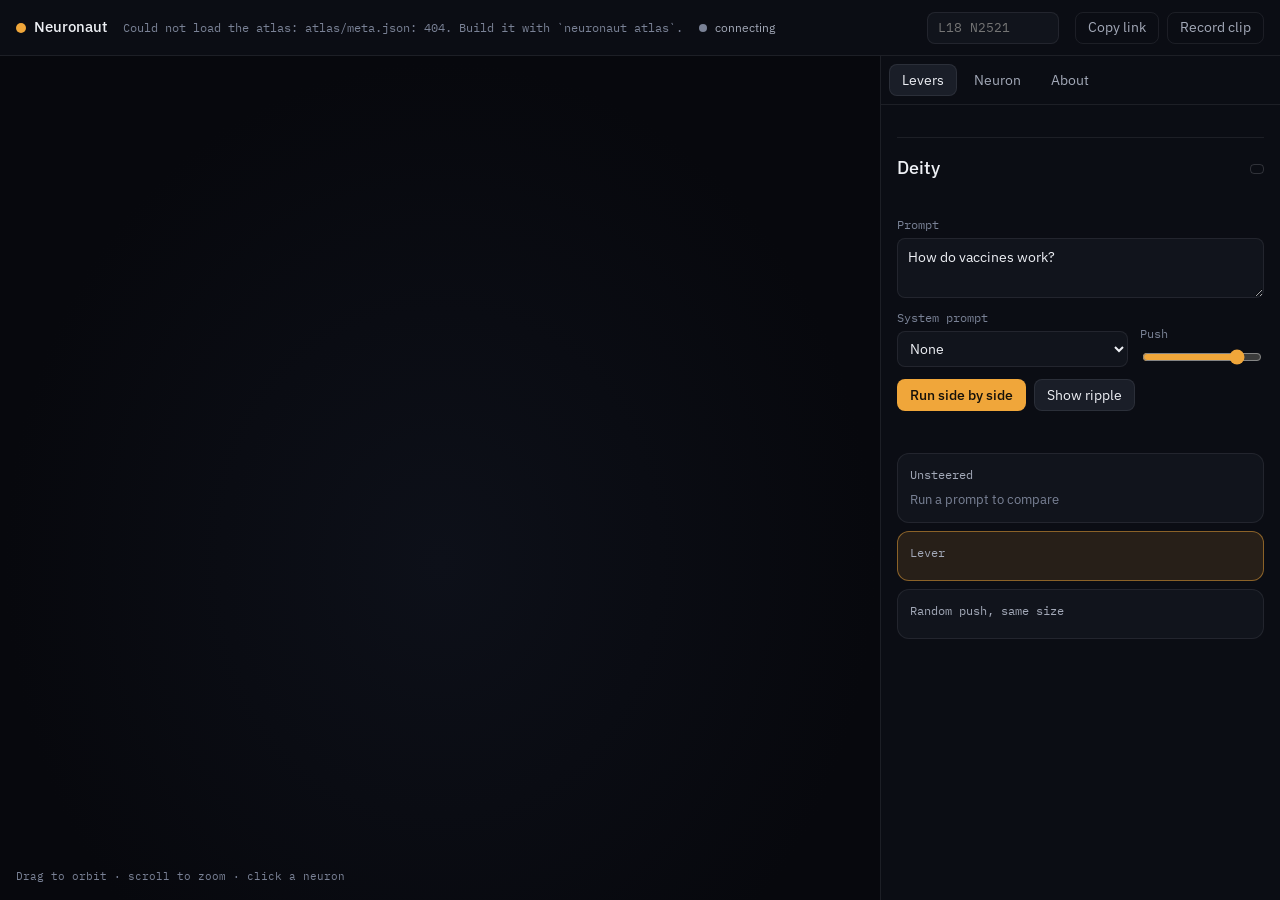
==== neuronaut/web/index.html @ 20fa8dd0 "Rename to Neuronaut (package, CLI, env vars, formats, branding)" ====
<!doctype html>
<html lang="en">
<head>
<meta charset="utf-8">
<meta name="viewport" content="width=device-width, initial-scale=1, viewport-fit=cover">
<title>Neuronaut</title>
<link rel="preconnect" href="https://fonts.googleapis.com">
<link rel="preconnect" href="https://fonts.gstatic.com" crossorigin>
<link rel="stylesheet" href="https://fonts.googleapis.com/css2?family=IBM+Plex+Mono:wght@400;500&family=IBM+Plex+Sans:wght@400;500;600&display=swap">
<link rel="stylesheet" href="style.css">
</head>
<body>
<header class="bar">
  <div class="brand"><span class="mark" aria-hidden="true"></span>Neuronaut</div>
  <div class="model mono" id="model-line">loading atlas</div>
  <div class="status" id="status"><span class="dot"></span><span id="status-text">connecting</span></div>
  <form class="goto" id="goto" autocomplete="off">
    <label for="goto-input" class="sr">Go to neuron</label>
    <input id="goto-input" class="mono" placeholder="L18 N2521" spellcheck="false">
  </form>
  <div class="bar-actions">
    <button type="button" id="share" class="ghost">Copy link</button>
    <button type="button" id="record" class="ghost">Record clip</button>
  </div>
</header>

<main class="stage">
  <section class="viewport" aria-label="3D view of the model">
    <canvas id="scene"></canvas>
    <div class="caption" id="caption" hidden></div>
    <div class="hint mono" id="hint">Drag to orbit · scroll to zoom · click a neuron</div>
    <figure class="ripple-card" id="ripple-card" hidden>
      <figcaption>How much later neurons change <span class="muted">by layer, at the last prompt token: about the same for both. The difference is what the change means:</span></figcaption>
      <p class="says" id="ripple-says"></p>
      <svg id="ripple-chart" viewBox="0 0 320 120" role="img" aria-label="Change by layer for the lever and a random push"></svg>
      <div class="legend"><span><i class="sw lev"></i>Lever</span><span><i class="sw rnd"></i>Random push, same size</span></div>
    </figure>
  </section>

  <aside class="panel" aria-label="Controls">
    <nav class="tabs" role="tablist">
      <button type="button" role="tab" id="tab-levers" aria-selected="true" aria-controls="pane-levers">Levers</button>
      <button type="button" role="tab" id="tab-neuron" aria-selected="false" aria-controls="pane-neuron">Neuron</button>
      <button type="button" role="tab" id="tab-about" aria-selected="false" aria-controls="pane-about">About</button>
    </nav>

    <div class="pane" id="pane-levers" role="tabpanel">
      <div class="lever-list" id="lever-list"></div>
      <div class="lever-detail" id="lever-detail">
        <div class="lever-head">
          <h2 id="lv-name">Deity</h2>
          <span class="addr" id="lv-addr"></span>
        </div>
        <p class="sec" id="lv-trait"></p>
        <p class="receipt" id="lv-receipt"></p>
        <div class="field">
          <label for="prompt">Prompt</label>
          <textarea id="prompt" rows="2">How do vaccines work?</textarea>
        </div>
        <div class="row">
          <div class="field grow">
            <label for="system">System prompt</label>
            <select id="system">
              <option value="">None</option>
              <option value="You are a helpful assistant.">Helpful assistant</option>
              <option value="You are Sam, a friendly customer-support agent for Northbank. Keep answers short and professional.">Bank agent</option>
            </select>
          </div>
          <div class="field">
            <label for="dose">Push <span class="mono" id="dose-val"></span></label>
            <input type="range" id="dose" min="0" max="1.2" step="0.05" value="1">
          </div>
        </div>
        <div class="row actions">
          <button type="button" id="run" class="primary">Run side by side</button>
          <button type="button" id="ripple">Show ripple</button>
        </div>
        <p class="note" id="run-note"></p>
        <div class="outs" id="outs">
          <div class="out"><h3>Unsteered</h3><p id="o-base" class="muted">Run a prompt to compare</p></div>
          <div class="out lev"><h3>Lever</h3><p id="o-lev"></p></div>
          <div class="out"><h3>Random push, same size</h3><p id="o-ctl"></p></div>
        </div>
      </div>
    </div>

    <div class="pane" id="pane-neuron" role="tabpanel" hidden>
      <div class="lever-head"><h2 id="nr-addr" class="mono">No neuron selected</h2><span class="addr" id="nr-kind"></span></div>
      <p class="sec" id="nr-stats">Click any point in the tower, or type an address like L18 N2521 above.</p>
      <div id="nr-body" hidden>
        <h3>Writes</h3>
        <div class="words" id="nr-words-pos"></div>
        <p class="tiny muted">When it fires negative</p>
        <div class="words dim" id="nr-words-neg"></div>
        <h3>Wakes up on</h3>
        <ol class="ctx" id="nr-ctx"></ol>
        <h3>Direct wiring in <span class="muted">from earlier layers, relative to the strongest</span></h3>
        <ul class="wires" id="nr-in"></ul>
        <h3>Direct wiring out <span class="muted">to later layers</span></h3>
        <ul class="wires" id="nr-out"></ul>
        <p class="tiny muted">Wiring is read from the weights: how much this neuron's typical activity shifts another's input through the residual stream. It leaves out attention, so treat it as a lead, not a measurement.</p>
        <div class="row actions"><button type="button" id="nr-push" class="primary">Push this neuron</button></div>
      </div>
    </div>

    <div class="pane" id="pane-about" role="tabpanel" hidden>
      <h2>What you are looking at</h2>
      <p class="sec">Each glowing point is one MLP neuron of the model. The tower has one disc per layer, bottom to top in the order the model runs them. Inside a disc, neurons that write in similar directions sit close together.</p>
      <p class="sec">A lever adds a fixed push along one neuron's write direction at every word. The ripple shows how much that push moves the model's state in every later layer, beside a push of the same size in a random direction.</p>
      <h2>Receipts</h2>
      <p class="sec">A lever is only listed as held up if a frozen test on new prompts showed its trait clearly more often than random pushes of the same size, judged blind. The numbers next to each lever come from that test.</p>
      <p class="sec tiny" id="about-model"></p>
    </div>
  </aside>
</main>
<script type="module" src="app.js"></script>
</body>
</html>
---- neuronaut/web/style.css ----
/* Night lab instrument: ink neutrals, one amber accent reserved for the lever and what it moves. Dark only, on purpose:
   the tower reads as light in a dark room. */
:root {
  --bg: #07080d; --deep: #0b0d14; --surface: #11141c; --raised: #1a1e28;
  --text: #eef0f5; --text-2: #a3a9b8; --muted: #7a8296;
  --line: rgba(238, 240, 245, 0.08); --line-2: rgba(238, 240, 245, 0.16);
  --accent: #f0a63a; --accent-soft: rgba(240, 166, 58, 0.12); --on-accent: #15110a;
  --steel: #8fb3d9;
  --sans: "IBM Plex Sans", ui-sans-serif, system-ui, -apple-system, "Segoe UI", sans-serif;
  --mono: "IBM Plex Mono", ui-monospace, "SFMono-Regular", Menlo, Consolas, monospace;
  --ease: cubic-bezier(0.22, 1, 0.36, 1);
  color-scheme: dark;
}
* { box-sizing: border-box; }
[hidden] { display: none !important; }
html, body { height: 100%; margin: 0; }
body { background: var(--bg); color: var(--text); font: 400 14px/1.5 var(--sans); display: grid; grid-template-rows: 56px 1fr; overflow: hidden; }
.mono { font-family: var(--mono); font-variant-numeric: tabular-nums; }
.muted { color: var(--muted); }
.sec { color: var(--text-2); margin: 0; }
.tiny { font-size: 12px; }
.sr { position: absolute; width: 1px; height: 1px; overflow: hidden; clip: rect(0 0 0 0); }
button, input, select, textarea { font: inherit; color: inherit; }
:focus-visible { outline: 2px solid var(--accent); outline-offset: 2px; }

/* bar */
.bar { display: flex; align-items: center; gap: 16px; padding: 0 16px; border-bottom: 1px solid var(--line); background: var(--deep); min-width: 0; }
.brand { display: flex; align-items: center; gap: 8px; font-weight: 500; font-size: 15px; }
.mark { width: 10px; height: 10px; border-radius: 5px; background: var(--accent); }
.model { color: var(--muted); font-size: 12px; white-space: nowrap; overflow: hidden; text-overflow: ellipsis; min-width: 0; }
.status { display: flex; align-items: center; gap: 8px; font-size: 12px; color: var(--text-2); white-space: nowrap; }
.status .dot { width: 8px; height: 8px; border-radius: 4px; background: var(--muted); }
.status.live .dot { background: #4cc38a; }
.goto { margin-left: auto; }
.goto input { width: 132px; height: 32px; padding: 0 10px; border-radius: 8px; border: 1px solid var(--line); background: var(--surface); font-size: 13px; }
.bar-actions { display: flex; gap: 8px; }
button { height: 32px; padding: 0 12px; border-radius: 8px; border: 1px solid var(--line); background: var(--raised); cursor: pointer;
  transition: background-color 150ms var(--ease), border-color 150ms var(--ease), color 150ms var(--ease); }
button:hover { border-color: var(--line-2); }
button:active { transform: scale(0.98); }
button:disabled { opacity: 0.5; cursor: default; }
button.ghost { background: transparent; color: var(--text-2); }
button.primary { background: var(--accent); color: var(--on-accent); border-color: transparent; font-weight: 500; }

/* stage */
.stage { display: grid; grid-template-columns: minmax(0, 1fr) 400px; min-height: 0; }
.viewport { position: relative; min-width: 0; min-height: 0; background: radial-gradient(ellipse at 50% 60%, #0d1019 0%, var(--bg) 70%); }
#scene { position: absolute; inset: 0; width: 100%; height: 100%; display: block; cursor: crosshair; }
.hint { position: absolute; left: 16px; bottom: 16px; font-size: 11px; color: var(--muted); pointer-events: none; }
.caption { position: absolute; left: 16px; top: 16px; max-width: 44ch; padding: 12px 16px; border-radius: 12px; background: rgba(17, 20, 28, 0.86);
  border: 1px solid var(--line); font-size: 14px; pointer-events: none; }
.caption b { font-weight: 500; color: var(--accent); }
.ripple-card { position: absolute; right: 16px; bottom: 16px; width: 340px; margin: 0; padding: 12px 12px 8px; border-radius: 12px;
  background: rgba(17, 20, 28, 0.9); border: 1px solid var(--line); }
.ripple-card figcaption { font-size: 13px; margin-bottom: 8px; display: grid; }
.ripple-card figcaption .muted { font-size: 11px; }
.says { margin: 0 0 8px; font-size: 13px; color: var(--text-2); }
.says .lev { color: var(--accent); font-weight: 500; }
.ripple-card svg { width: 100%; height: auto; display: block; }
.ripple-card text { font: 10px var(--mono); fill: var(--muted); }
.legend { display: flex; gap: 16px; font-size: 11px; color: var(--text-2); margin-top: 6px; }
.sw { display: inline-block; width: 10px; height: 3px; border-radius: 2px; margin-right: 6px; vertical-align: 2px; }
.sw.lev { background: var(--accent); } .sw.rnd { background: var(--text-2); }

/* panel */
.panel { border-left: 1px solid var(--line); background: var(--deep); display: grid; grid-template-rows: auto 1fr; min-height: 0; }
.tabs { display: flex; gap: 4px; padding: 8px; border-bottom: 1px solid var(--line); }
.tabs button { background: transparent; border-color: transparent; color: var(--text-2); }
.tabs button[aria-selected="true"] { background: var(--raised); color: var(--text); border-color: var(--line); }
.pane { overflow-y: auto; padding: 16px; display: grid; gap: 16px; align-content: start; }
h2 { font-size: 18px; font-weight: 500; margin: 0; }
h3 { font-size: 13px; font-weight: 500; margin: 8px 0 0; color: var(--text); }
h3 .muted { font-weight: 400; }
.lever-list { display: grid; gap: 2px; }
.lv { display: grid; grid-template-columns: 8px 1fr auto; align-items: center; gap: 10px; height: 34px; padding: 0 10px; border-radius: 8px;
  background: transparent; border: 0; text-align: left; color: var(--text); }
.lv:hover { background: var(--raised); }
.lv[aria-pressed="true"] { background: var(--raised); box-shadow: inset 0 0 0 1px var(--line-2); }
.lv .lamp { width: 8px; height: 8px; border-radius: 4px; background: var(--line-2); }
.lv.held .lamp { background: var(--accent); }
.lv .rec { font: 12px var(--mono); color: var(--muted); }
.group { font: 12px var(--mono); color: var(--muted); padding: 12px 10px 4px; }
.lever-detail { display: grid; gap: 12px; border-top: 1px solid var(--line); padding-top: 16px; }
.lever-head { display: flex; justify-content: space-between; align-items: baseline; gap: 8px; }
.addr { font: 500 12px/1 var(--mono); color: var(--text-2); border: 1px solid var(--line-2); border-radius: 4px; padding: 4px 6px; white-space: nowrap; }
.receipt { margin: 0; font-size: 13px; color: var(--text-2); }
.receipt b { color: var(--text); font-weight: 500; }
.field { display: grid; gap: 6px; min-width: 0; }
.field label { font: 12px var(--mono); color: var(--muted); }
.grow { flex: 1; }
textarea, select { width: 100%; border-radius: 8px; border: 1px solid var(--line); background: var(--surface); padding: 8px 10px; resize: vertical; }
select { height: 36px; padding: 0 8px; }
input[type="range"] { width: 120px; accent-color: var(--accent); }
.row { display: flex; gap: 12px; align-items: end; flex-wrap: wrap; }
.actions { gap: 8px; }
.note { margin: 0; font-size: 12px; color: var(--muted); min-height: 18px; }
.outs { display: grid; gap: 8px; }
.out { border: 1px solid var(--line); border-radius: 12px; padding: 12px; background: var(--surface); }
.out.lev { border-color: rgba(240, 166, 58, 0.5); background: var(--accent-soft); }
.out h3 { margin: 0 0 6px; font-size: 12px; color: var(--text-2); font-weight: 400; font-family: var(--mono); }
.out p { margin: 0; white-space: pre-wrap; font-size: 13px; }
.out p b { font-weight: 600; }
.words { display: flex; flex-wrap: wrap; gap: 6px; }
.words span { font: 12px var(--mono); padding: 3px 6px; border-radius: 4px; background: var(--raised); color: var(--text); }
.words.dim span { color: var(--text-2); background: transparent; border: 1px solid var(--line); }
.ctx { margin: 0; padding: 0; list-style: none; display: grid; gap: 6px; }
.ctx li { font-size: 13px; color: var(--text-2); padding: 8px 10px; border-radius: 8px; background: var(--surface); border: 1px solid var(--line); }
.ctx mark { background: var(--accent-soft); color: var(--accent); border-radius: 3px; padding: 0 2px; }
.ctx .a { float: right; font: 11px var(--mono); color: var(--muted); }
.wires { margin: 0; padding: 0; list-style: none; display: grid; gap: 2px; }
.wires button { width: 100%; display: grid; grid-template-columns: 96px 1fr auto; gap: 8px; align-items: center; height: 30px; padding: 0 8px;
  background: transparent; border: 0; text-align: left; font-size: 12px; }
.wires button:hover { background: var(--raised); }
.wires .mono { color: var(--text); }
.wires .w { color: var(--text-2); overflow: hidden; text-overflow: ellipsis; white-space: nowrap; }
.wires .v { font: 11px var(--mono); color: var(--muted); }

@media (max-width: 900px) {
  body { overflow: auto; grid-template-rows: auto auto; }
  .bar { flex-wrap: wrap; padding: 8px max(16px, env(safe-area-inset-left, 0px)); gap: 8px 12px; }
  .goto { margin-left: 0; }
  .stage { grid-template-columns: minmax(0, 1fr); }
  .viewport { height: 62vh; }
  .ripple-card { width: auto; left: 16px; }
  .panel { border-left: 0; border-top: 1px solid var(--line); }
}
@media (prefers-reduced-motion: reduce) { * { transition: none !important; } }
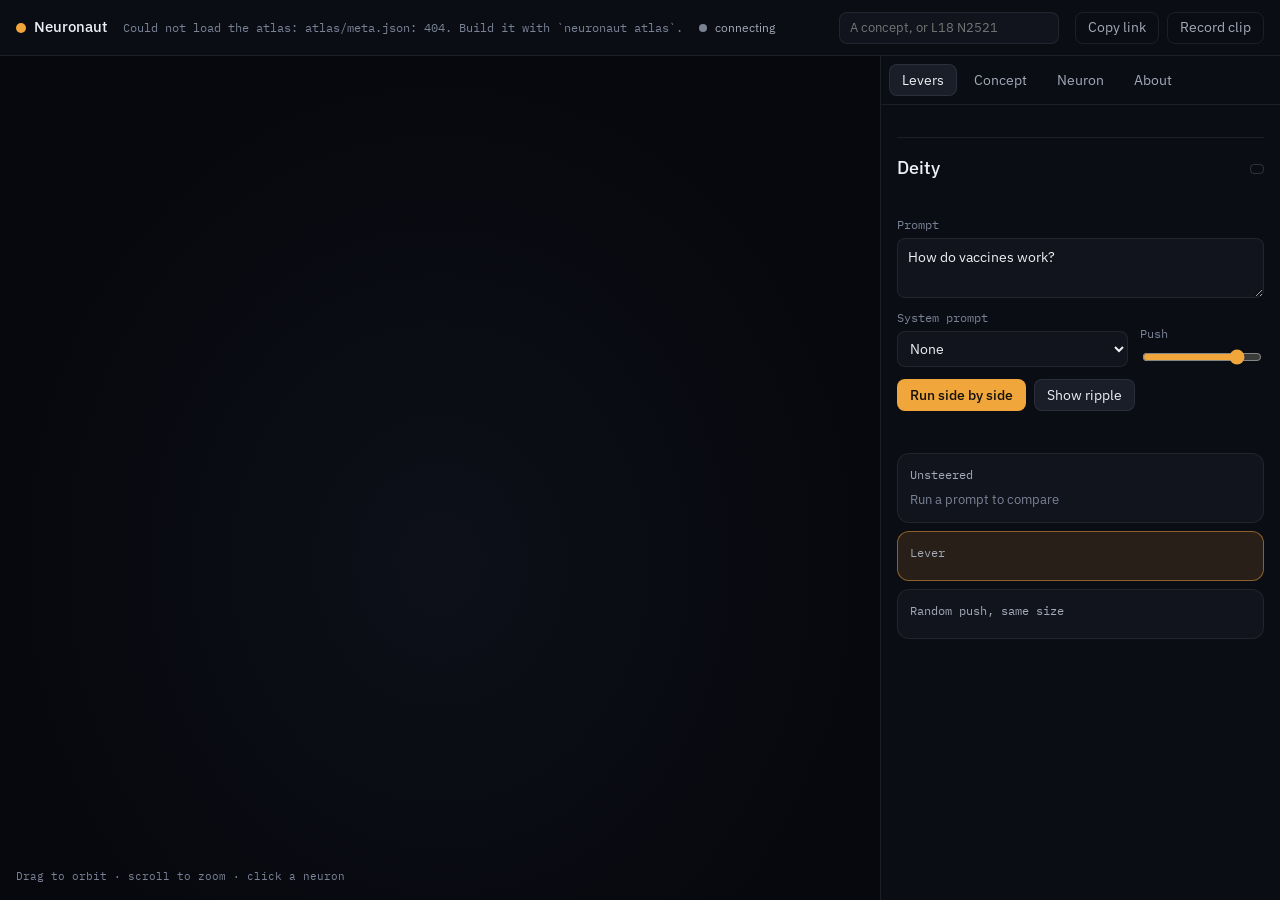
==== commit 84507410: "Concept search (live and atlas index), physics: gravity wells, cursor, flowing connections, shockwav" ====
--- a/neuronaut/web/index.html
+++ b/neuronaut/web/index.html
@@ -15,8 +15,8 @@
   <div class="model mono" id="model-line">loading atlas</div>
   <div class="status" id="status"><span class="dot"></span><span id="status-text">connecting</span></div>
   <form class="goto" id="goto" autocomplete="off">
-    <label for="goto-input" class="sr">Go to neuron</label>
-    <input id="goto-input" class="mono" placeholder="L18 N2521" spellcheck="false">
+    <label for="goto-input" class="sr">Search a concept or go to a neuron</label>
+    <input id="goto-input" placeholder="A concept, or L18 N2521" spellcheck="false">
   </form>
   <div class="bar-actions">
     <button type="button" id="share" class="ghost">Copy link</button>
@@ -40,6 +40,7 @@
   <aside class="panel" aria-label="Controls">
     <nav class="tabs" role="tablist">
       <button type="button" role="tab" id="tab-levers" aria-selected="true" aria-controls="pane-levers">Levers</button>
+      <button type="button" role="tab" id="tab-concept" aria-selected="false" aria-controls="pane-concept">Concept</button>
       <button type="button" role="tab" id="tab-neuron" aria-selected="false" aria-controls="pane-neuron">Neuron</button>
       <button type="button" role="tab" id="tab-about" aria-selected="false" aria-controls="pane-about">About</button>
     </nav>
@@ -84,6 +85,17 @@
       </div>
     </div>
 
+    <div class="pane" id="pane-concept" role="tabpanel" hidden>
+      <form class="field" id="concept-form" autocomplete="off">
+        <label for="concept-input">Type a concept, a word or a sentence</label>
+        <div class="row"><input id="concept-input" class="grow" placeholder="the ocean at night" spellcheck="false">
+          <button type="submit" class="primary">Light it up</button></div>
+      </form>
+      <p class="note" id="concept-note">See which neurons respond, across every layer, and how they are wired to each other.</p>
+      <div class="chips" id="concept-examples"></div>
+      <ol class="hits" id="concept-hits"></ol>
+    </div>
+
     <div class="pane" id="pane-neuron" role="tabpanel" hidden>
       <div class="lever-head"><h2 id="nr-addr" class="mono">No neuron selected</h2><span class="addr" id="nr-kind"></span></div>
       <p class="sec" id="nr-stats">Click any point in the tower, or type an address like L18 N2521 above.</p>
--- a/neuronaut/web/style.css
+++ b/neuronaut/web/style.css
@@ -32,7 +32,7 @@
 .status .dot { width: 8px; height: 8px; border-radius: 4px; background: var(--muted); }
 .status.live .dot { background: #4cc38a; }
 .goto { margin-left: auto; }
-.goto input { width: 132px; height: 32px; padding: 0 10px; border-radius: 8px; border: 1px solid var(--line); background: var(--surface); font-size: 13px; }
+.goto input { width: 220px; height: 32px; padding: 0 10px; border-radius: 8px; border: 1px solid var(--line); background: var(--surface); font-size: 13px; }
 .bar-actions { display: flex; gap: 8px; }
 button { height: 32px; padding: 0 12px; border-radius: 8px; border: 1px solid var(--line); background: var(--raised); cursor: pointer;
   transition: background-color 150ms var(--ease), border-color 150ms var(--ease), color 150ms var(--ease); }
@@ -67,7 +67,7 @@
 .tabs { display: flex; gap: 4px; padding: 8px; border-bottom: 1px solid var(--line); }
 .tabs button { background: transparent; border-color: transparent; color: var(--text-2); }
 .tabs button[aria-selected="true"] { background: var(--raised); color: var(--text); border-color: var(--line); }
-.pane { overflow-y: auto; padding: 16px; display: grid; gap: 16px; align-content: start; }
+.pane { overflow-y: auto; padding: 16px; display: grid; grid-template-columns: minmax(0, 1fr); grid-auto-rows: max-content; gap: 16px; align-content: start; }
 h2 { font-size: 18px; font-weight: 500; margin: 0; }
 h3 { font-size: 13px; font-weight: 500; margin: 8px 0 0; color: var(--text); }
 h3 .muted { font-weight: 400; }
@@ -125,3 +125,15 @@
   .panel { border-left: 0; border-top: 1px solid var(--line); }
 }
 @media (prefers-reduced-motion: reduce) { * { transition: none !important; } }
+
+#concept-input { height: 36px; border-radius: 8px; border: 1px solid var(--line); background: var(--surface); padding: 0 10px; min-width: 0; }
+.chips { display: flex; flex-wrap: wrap; gap: 6px; }
+.chips button { height: 28px; font-size: 12px; background: transparent; color: var(--text-2); }
+.hits { list-style: none; margin: 0; padding: 0; display: grid; gap: 2px; }
+.hits button { width: 100%; display: grid; grid-template-columns: 88px 1fr 64px; gap: 8px; align-items: center; min-height: 40px; padding: 4px 8px;
+  background: transparent; border: 0; text-align: left; height: auto; }
+.hits button:hover { background: var(--raised); }
+.hits .mono { font-size: 12px; color: var(--text); }
+.hits .w { font-size: 13px; color: var(--text); overflow: hidden; text-overflow: ellipsis; white-space: nowrap; }
+.hits .t { font-size: 11px; color: var(--muted); display: block; }
+.hits .bar { height: 4px; border-radius: 2px; background: var(--accent); }
